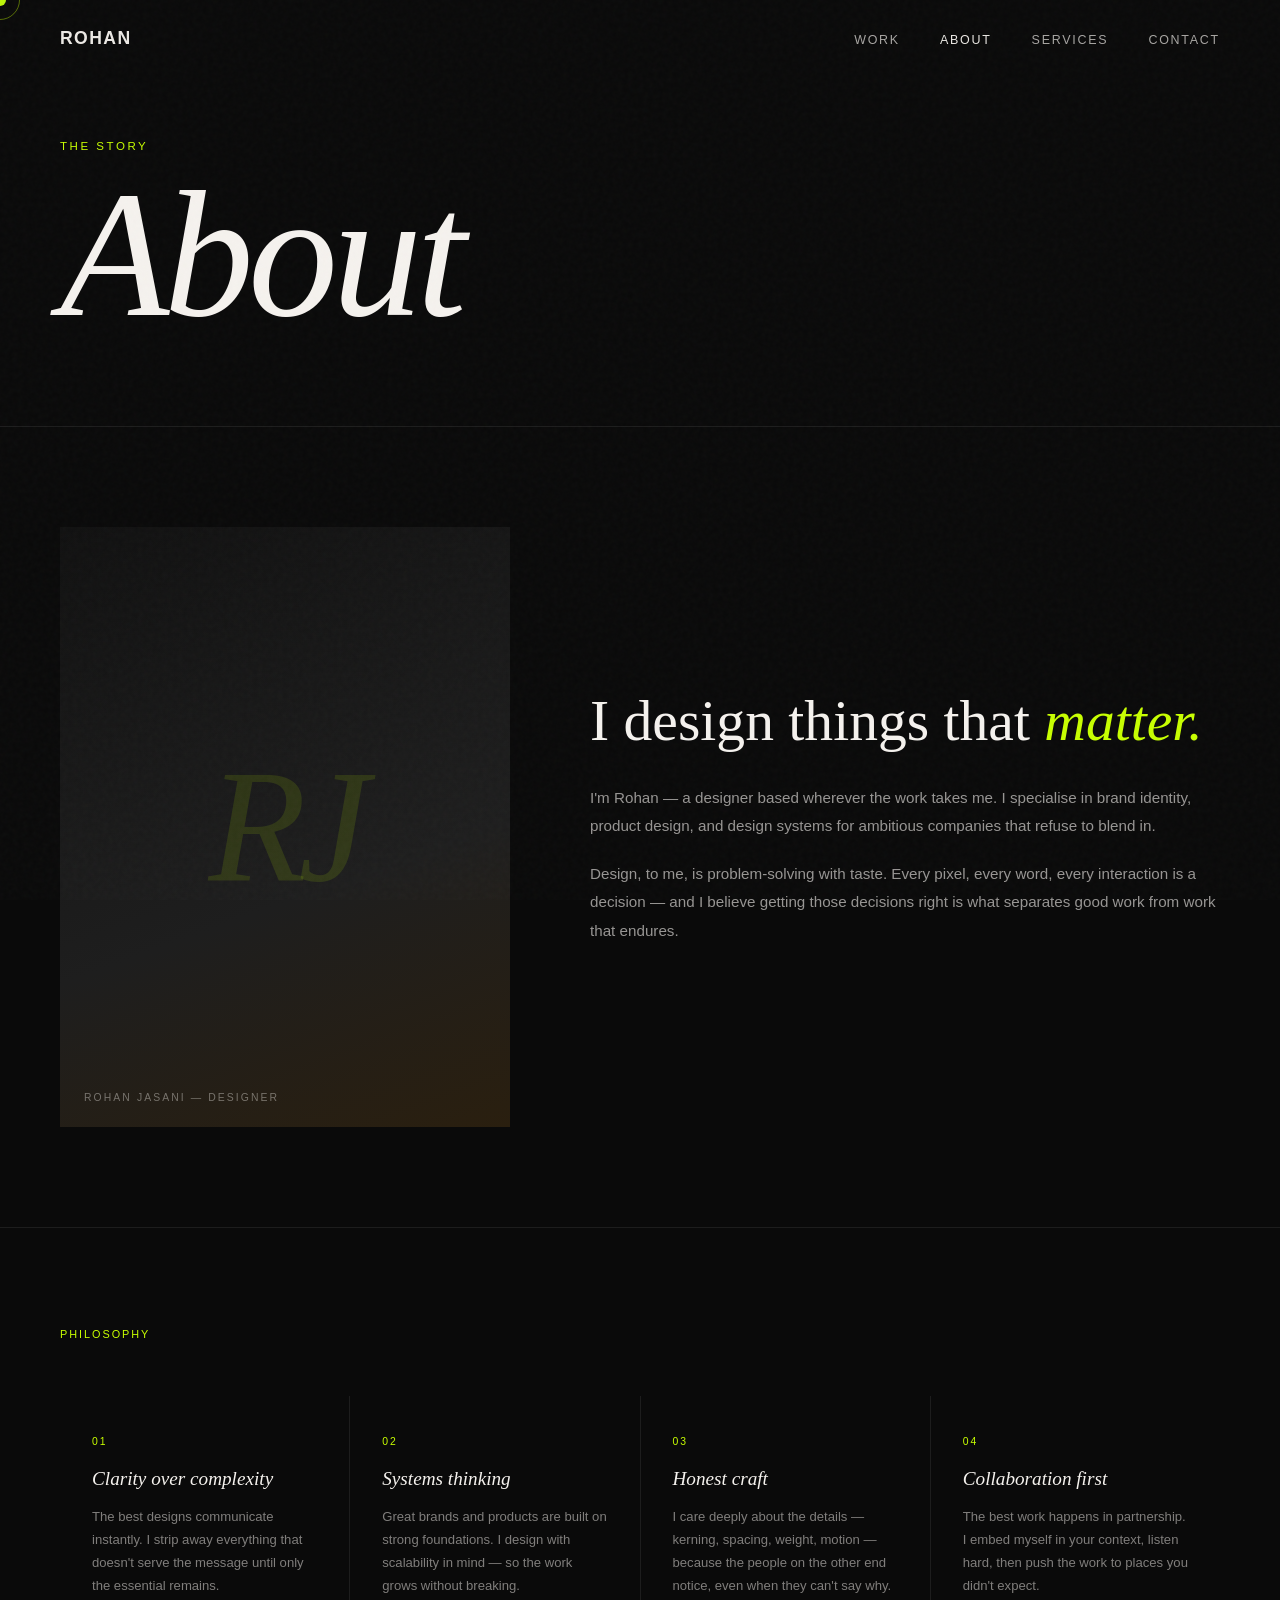
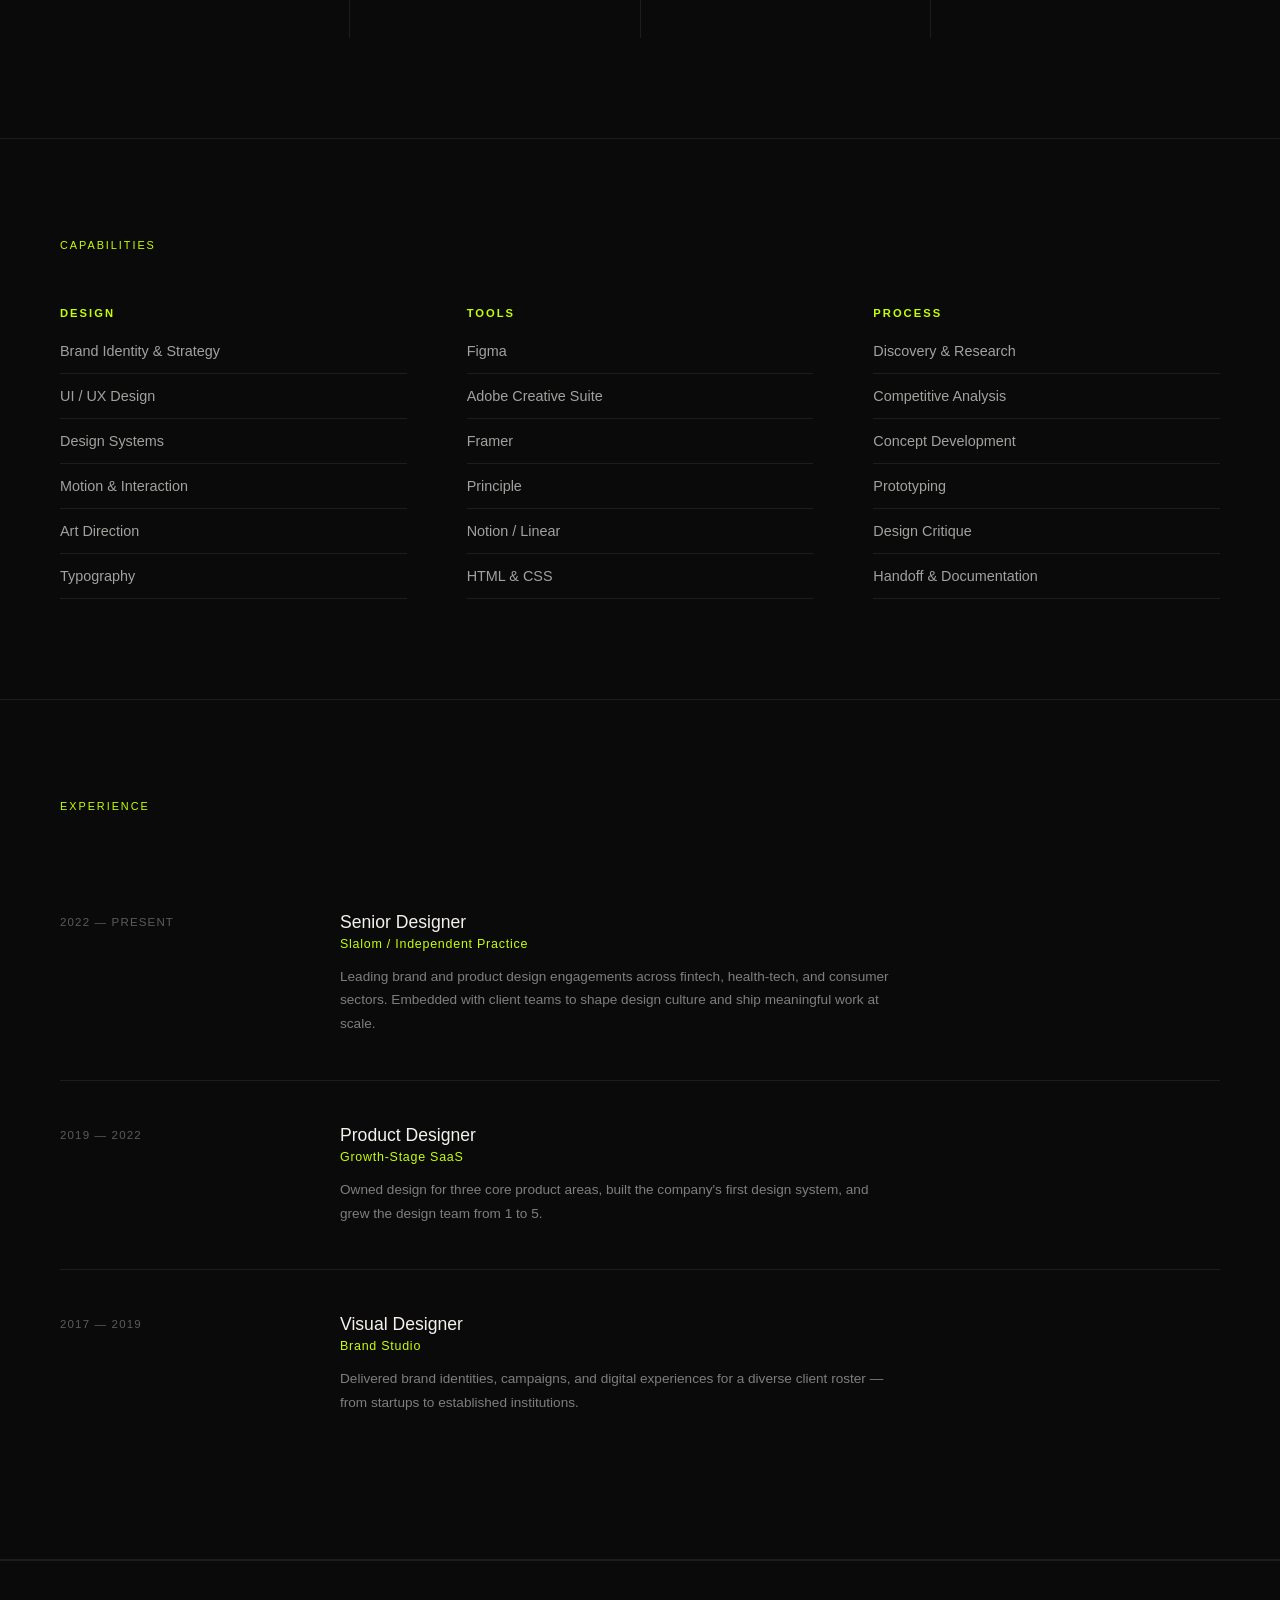
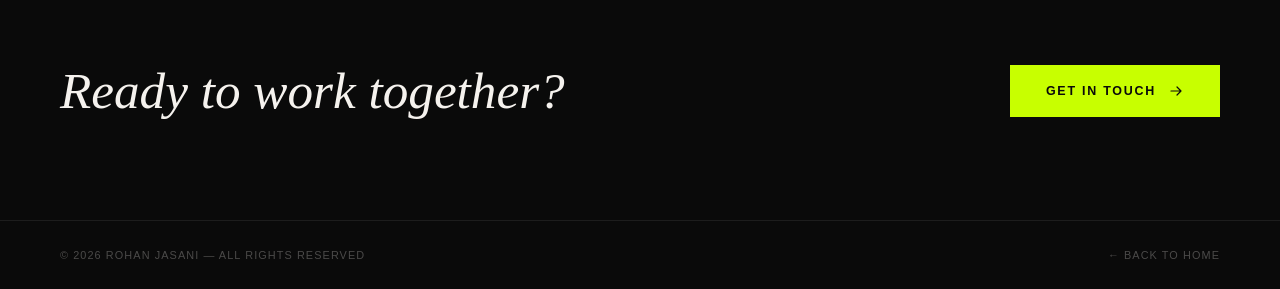
==== pages/about.html @ 6fac4ba3 "first commit" ====
<!DOCTYPE html>
<html lang="en">
<head>
  <meta charset="UTF-8" />
  <meta name="viewport" content="width=device-width, initial-scale=1.0" />
  <title>About — Rohan Jasani</title>
  <link rel="stylesheet" href="../css/style.css" />
  <link rel="stylesheet" href="../css/pages.css" />
</head>
<body>

  <div id="cursor"></div>
  <div id="cursor-ring"></div>

  <!-- Nav -->
  <nav>
    <a href="../index.html" class="nav-logo">Rohan</a>
    <ul class="nav-links">
      <li><a href="work.html">Work</a></li>
      <li><a href="about.html" style="opacity:1;">About</a></li>
      <li><a href="../index.html#services">Services</a></li>
      <li><a href="contact.html">Contact</a></li>
    </ul>
  </nav>

  <!-- Page Hero -->
  <header class="page-hero page-hero--about">
    <div class="page-hero-inner">
      <p class="hero-label">The Story</p>
      <h1 class="page-hero-title">About</h1>
    </div>
  </header>

  <main>

    <!-- Intro split -->
    <section class="about-intro fade-in">
      <div class="about-intro-portrait">
        <div class="portrait-bg"></div>
        <div class="portrait-initials">RJ</div>
        <span class="portrait-label">Rohan Jasani — Designer</span>
      </div>
      <div class="about-intro-text">
        <h2 class="about-large-heading">I design things that <em>matter.</em></h2>
        <p class="about-body">
          I'm Rohan — a designer based wherever the work takes me. I specialise in brand identity, product design, and design systems for ambitious companies that refuse to blend in.
        </p>
        <p class="about-body">
          Design, to me, is problem-solving with taste. Every pixel, every word, every interaction is a decision — and I believe getting those decisions right is what separates good work from work that endures.
        </p>
      </div>
    </section>

    <!-- Philosophy -->
    <section class="about-philosophy fade-in">
      <p class="section-number">Philosophy</p>
      <div class="philosophy-grid">
        <div class="philosophy-item fade-in">
          <span class="philosophy-num">01</span>
          <h3 class="philosophy-title">Clarity over complexity</h3>
          <p class="philosophy-body">The best designs communicate instantly. I strip away everything that doesn't serve the message until only the essential remains.</p>
        </div>
        <div class="philosophy-item fade-in">
          <span class="philosophy-num">02</span>
          <h3 class="philosophy-title">Systems thinking</h3>
          <p class="philosophy-body">Great brands and products are built on strong foundations. I design with scalability in mind — so the work grows without breaking.</p>
        </div>
        <div class="philosophy-item fade-in">
          <span class="philosophy-num">03</span>
          <h3 class="philosophy-title">Honest craft</h3>
          <p class="philosophy-body">I care deeply about the details — kerning, spacing, weight, motion — because the people on the other end notice, even when they can't say why.</p>
        </div>
        <div class="philosophy-item fade-in">
          <span class="philosophy-num">04</span>
          <h3 class="philosophy-title">Collaboration first</h3>
          <p class="philosophy-body">The best work happens in partnership. I embed myself in your context, listen hard, then push the work to places you didn't expect.</p>
        </div>
      </div>
    </section>

    <!-- Skills -->
    <section class="about-skills-section fade-in">
      <p class="section-number">Capabilities</p>
      <div class="about-skills-cols">
        <div class="about-skills-col">
          <h3 class="about-skills-heading">Design</h3>
          <ul class="about-skills-list">
            <li>Brand Identity &amp; Strategy</li>
            <li>UI / UX Design</li>
            <li>Design Systems</li>
            <li>Motion &amp; Interaction</li>
            <li>Art Direction</li>
            <li>Typography</li>
          </ul>
        </div>
        <div class="about-skills-col">
          <h3 class="about-skills-heading">Tools</h3>
          <ul class="about-skills-list">
            <li>Figma</li>
            <li>Adobe Creative Suite</li>
            <li>Framer</li>
            <li>Principle</li>
            <li>Notion / Linear</li>
            <li>HTML &amp; CSS</li>
          </ul>
        </div>
        <div class="about-skills-col">
          <h3 class="about-skills-heading">Process</h3>
          <ul class="about-skills-list">
            <li>Discovery &amp; Research</li>
            <li>Competitive Analysis</li>
            <li>Concept Development</li>
            <li>Prototyping</li>
            <li>Design Critique</li>
            <li>Handoff &amp; Documentation</li>
          </ul>
        </div>
      </div>
    </section>

    <!-- Experience -->
    <section class="about-exp-section fade-in">
      <p class="section-number">Experience</p>
      <div class="exp-list">
        <div class="exp-row fade-in">
          <div class="exp-period">2022 — Present</div>
          <div class="exp-detail">
            <h3 class="exp-title">Senior Designer</h3>
            <p class="exp-company">Slalom / Independent Practice</p>
            <p class="exp-desc">Leading brand and product design engagements across fintech, health-tech, and consumer sectors. Embedded with client teams to shape design culture and ship meaningful work at scale.</p>
          </div>
        </div>
        <div class="exp-row fade-in">
          <div class="exp-period">2019 — 2022</div>
          <div class="exp-detail">
            <h3 class="exp-title">Product Designer</h3>
            <p class="exp-company">Growth-Stage SaaS</p>
            <p class="exp-desc">Owned design for three core product areas, built the company's first design system, and grew the design team from 1 to 5.</p>
          </div>
        </div>
        <div class="exp-row fade-in">
          <div class="exp-period">2017 — 2019</div>
          <div class="exp-detail">
            <h3 class="exp-title">Visual Designer</h3>
            <p class="exp-company">Brand Studio</p>
            <p class="exp-desc">Delivered brand identities, campaigns, and digital experiences for a diverse client roster — from startups to established institutions.</p>
          </div>
        </div>
      </div>
    </section>

  </main>

  <!-- CTA -->
  <section class="page-cta-band fade-in">
    <p class="page-cta-label">Ready to work together?</p>
    <a href="contact.html" class="page-cta-link">
      Get in touch
      <svg width="16" height="16" viewBox="0 0 16 16" fill="none">
        <path d="M3 8h10M9 4l4 4-4 4" stroke="currentColor" stroke-width="1.2" stroke-linecap="round" stroke-linejoin="round"/>
      </svg>
    </a>
  </section>

  <!-- Footer -->
  <footer>
    <span class="footer-copy">© 2026 Rohan Jasani — All rights reserved</span>
    <a href="../index.html" class="footer-back">← Back to Home</a>
  </footer>

  <script src="../js/main.js"></script>
</body>
</html>
---- css/style.css ----
*, *::before, *::after { box-sizing: border-box; margin: 0; padding: 0; }

:root {
  --black: #0a0a0a;
  --white: #f5f2ee;
  --accent: #c8ff00;
  --muted: #5a5a5a;
  --border: rgba(255,255,255,0.08);
  --font-display: 'Georgia', serif;
  --font-body: 'Helvetica Neue', Helvetica, Arial, sans-serif;
}

html { scroll-behavior: smooth; }

body {
  background: var(--black);
  color: var(--white);
  font-family: var(--font-body);
  overflow-x: hidden;
  cursor: none;
}

/* ── Noise overlay ── */
body::before {
  content: '';
  position: fixed;
  inset: 0;
  background-image: url("data:image/svg+xml,%3Csvg viewBox='0 0 200 200' xmlns='http://www.w3.org/2000/svg'%3E%3Cfilter id='n'%3E%3CfeTurbulence type='fractalNoise' baseFrequency='0.9' numOctaves='4' stitchTiles='stitch'/%3E%3C/filter%3E%3Crect width='100%25' height='100%25' filter='url(%23n)' opacity='1'/%3E%3C/svg%3E");
  opacity: 0.028;
  pointer-events: none;
  z-index: 9997;
}

/* ── Custom cursor ── */
#cursor {
  position: fixed;
  width: 12px;
  height: 12px;
  background: var(--accent);
  border-radius: 50%;
  pointer-events: none;
  transform: translate(-50%, -50%);
  transition: transform 0.1s ease, width 0.25s ease, height 0.25s ease, background 0.25s ease;
  z-index: 9999;
  mix-blend-mode: difference;
}

#cursor-ring {
  position: fixed;
  width: 40px;
  height: 40px;
  border: 1px solid rgba(200,255,0,0.4);
  border-radius: 50%;
  pointer-events: none;
  transform: translate(-50%, -50%);
  transition: transform 0.18s ease, width 0.3s ease, height 0.3s ease, opacity 0.3s ease;
  z-index: 9998;
}

body:hover #cursor-ring { opacity: 1; }

/* ── Nav ── */
nav {
  position: fixed;
  top: 0;
  left: 0;
  right: 0;
  display: flex;
  justify-content: space-between;
  align-items: center;
  padding: 28px 60px;
  z-index: 100;
  mix-blend-mode: difference;
}

.nav-logo {
  font-size: 1.1rem;
  font-weight: 700;
  letter-spacing: 0.08em;
  color: var(--white);
  text-decoration: none;
  text-transform: uppercase;
}

.nav-links {
  display: flex;
  gap: 40px;
  list-style: none;
}

.nav-links a {
  color: var(--white);
  text-decoration: none;
  font-size: 0.78rem;
  letter-spacing: 0.14em;
  text-transform: uppercase;
  opacity: 0.7;
  transition: opacity 0.2s;
}

.nav-links a:hover { opacity: 1; }

/* ── Hero ── */
#hero {
  min-height: 100vh;
  display: grid;
  grid-template-rows: 1fr auto;
  padding: 0 60px 60px;
}

.hero-content {
  display: flex;
  flex-direction: column;
  justify-content: flex-end;
  padding-bottom: 40px;
}

.hero-label {
  font-size: 0.72rem;
  letter-spacing: 0.22em;
  text-transform: uppercase;
  color: var(--accent);
  margin-bottom: 24px;
}

.hero-title {
  font-family: var(--font-display);
  font-size: clamp(4.5rem, 11vw, 12rem);
  font-weight: 400;
  line-height: 0.92;
  letter-spacing: -0.02em;
}

.hero-title em {
  font-style: italic;
  color: var(--accent);
}

.hero-footer {
  display: flex;
  justify-content: space-between;
  align-items: flex-end;
  border-top: 1px solid var(--border);
  padding-top: 28px;
}

.hero-desc {
  max-width: 340px;
  font-size: 0.9rem;
  line-height: 1.7;
  color: rgba(245,242,238,0.55);
}

.hero-cta {
  display: inline-flex;
  align-items: center;
  gap: 12px;
  color: var(--white);
  text-decoration: none;
  font-size: 0.78rem;
  letter-spacing: 0.14em;
  text-transform: uppercase;
  border: 1px solid rgba(255,255,255,0.25);
  padding: 14px 28px;
  transition: background 0.25s, color 0.25s, border-color 0.25s;
}

.hero-cta:hover {
  background: var(--accent);
  color: var(--black);
  border-color: var(--accent);
}

.hero-cta svg { transition: transform 0.25s; }
.hero-cta:hover svg { transform: translateX(4px); }

/* ── Marquee ── */
.marquee-wrap {
  overflow: hidden;
  border-top: 1px solid var(--border);
  border-bottom: 1px solid var(--border);
  padding: 18px 0;
  background: var(--black);
}

.marquee-track {
  display: flex;
  gap: 60px;
  white-space: nowrap;
  animation: marquee 22s linear infinite;
}

.marquee-track span {
  font-size: 0.72rem;
  letter-spacing: 0.2em;
  text-transform: uppercase;
  color: rgba(245,242,238,0.35);
  flex-shrink: 0;
}

.marquee-track span.dot {
  color: var(--accent);
  font-size: 1rem;
}

@keyframes marquee {
  from { transform: translateX(0); }
  to   { transform: translateX(-50%); }
}

/* ── Work ── */
#work {
  padding: 120px 60px;
}

.section-header {
  display: flex;
  justify-content: space-between;
  align-items: baseline;
  margin-bottom: 64px;
}

.section-number {
  font-size: 0.68rem;
  letter-spacing: 0.18em;
  text-transform: uppercase;
  color: var(--accent);
}

.section-title {
  font-family: var(--font-display);
  font-size: clamp(2.2rem, 5vw, 4rem);
  font-weight: 400;
  font-style: italic;
  line-height: 1;
}

.section-link {
  font-size: 0.72rem;
  letter-spacing: 0.14em;
  text-transform: uppercase;
  color: var(--white);
  text-decoration: none;
  opacity: 0.5;
  transition: opacity 0.2s;
}

.section-link:hover { opacity: 1; }

.projects-grid {
  display: grid;
  grid-template-columns: repeat(12, 1fr);
  gap: 24px;
}

.project-card {
  position: relative;
  overflow: hidden;
  background: #111;
  cursor: none;
}

.project-card:nth-child(1) { grid-column: span 7; }
.project-card:nth-child(2) { grid-column: span 5; }
.project-card:nth-child(3) { grid-column: span 5; }
.project-card:nth-child(4) { grid-column: span 7; }

.card-visual {
  width: 100%;
  aspect-ratio: 4/3;
  position: relative;
  overflow: hidden;
}

.card-visual-inner {
  position: absolute;
  inset: 0;
  transition: transform 0.7s cubic-bezier(0.25,0.46,0.45,0.94);
}

.project-card:hover .card-visual-inner { transform: scale(1.06); }

/* Placeholder visuals using CSS art */
.visual-1 { background: linear-gradient(135deg, #1a1a2e 0%, #16213e 40%, #0f3460 70%, #533483 100%); }

.visual-2 { background: linear-gradient(160deg, #0d0d0d 0%, #1f1f1f 50%, #2d1f0e 100%); }
.visual-2::after {
  content: '';
  position: absolute;
  width: 200px;
  height: 200px;
  border-radius: 50%;
  background: radial-gradient(circle, rgba(200,255,0,0.3) 0%, transparent 70%);
  top: 20%;
  left: 30%;
}

.visual-3 {
  background: #111;
  display: flex;
  align-items: center;
  justify-content: center;
}
.visual-3::before {
  content: '';
  position: absolute;
  inset: 20px;
  border: 1px solid rgba(200,255,0,0.15);
  animation: rotate 20s linear infinite;
}
.visual-3::after {
  content: '';
  position: absolute;
  inset: 40px;
  border: 1px solid rgba(200,255,0,0.08);
  animation: rotate 14s linear infinite reverse;
}

.visual-4 {
  background: linear-gradient(180deg, #0a0a0a 0%, #1c0a0a 100%);
  overflow: hidden;
}
.visual-4::before {
  content: '';
  position: absolute;
  bottom: -40px;
  left: -40px;
  width: 300px;
  height: 300px;
  border-radius: 50%;
  background: radial-gradient(circle, rgba(220,50,50,0.25) 0%, transparent 65%);
}

@keyframes rotate { to { transform: rotate(360deg); } }

.card-meta {
  padding: 20px 24px;
  display: flex;
  justify-content: space-between;
  align-items: center;
  border-top: 1px solid var(--border);
}

.card-title { font-size: 0.9rem; font-weight: 500; }
.card-tags { font-size: 0.68rem; letter-spacing: 0.12em; text-transform: uppercase; color: var(--muted); }

.card-hover-overlay {
  position: absolute;
  inset: 0;
  background: rgba(200,255,0,0.06);
  opacity: 0;
  transition: opacity 0.4s;
  pointer-events: none;
}

.project-card:hover .card-hover-overlay { opacity: 1; }

/* ── About ── */
#about {
  padding: 120px 60px;
  border-top: 1px solid var(--border);
  display: grid;
  grid-template-columns: 1fr 1fr;
  gap: 80px;
  align-items: center;
}

.about-portrait {
  position: relative;
  aspect-ratio: 3/4;
  background: #111;
  overflow: hidden;
}

.portrait-bg {
  position: absolute;
  inset: 0;
  background: linear-gradient(160deg, #111 0%, #1e1e1e 60%, #2a1f0f 100%);
}

.portrait-initials {
  position: absolute;
  inset: 0;
  display: flex;
  align-items: center;
  justify-content: center;
  font-family: var(--font-display);
  font-size: 10rem;
  font-weight: 400;
  font-style: italic;
  color: rgba(200,255,0,0.12);
  letter-spacing: -0.05em;
  user-select: none;
}

.portrait-label {
  position: absolute;
  bottom: 24px;
  left: 24px;
  font-size: 0.65rem;
  letter-spacing: 0.2em;
  text-transform: uppercase;
  color: rgba(245,242,238,0.4);
}

.about-eyebrow {
  font-size: 0.68rem;
  letter-spacing: 0.22em;
  text-transform: uppercase;
  color: var(--accent);
  margin-bottom: 28px;
}

.about-heading {
  font-family: var(--font-display);
  font-size: clamp(2rem, 4vw, 3.2rem);
  font-weight: 400;
  line-height: 1.15;
  margin-bottom: 32px;
}

.about-heading em { font-style: italic; color: var(--accent); }

.about-body {
  font-size: 0.95rem;
  line-height: 1.8;
  color: rgba(245,242,238,0.6);
  margin-bottom: 40px;
}

.skills-grid {
  display: grid;
  grid-template-columns: 1fr 1fr;
  gap: 12px;
  margin-bottom: 48px;
}

.skill-item {
  display: flex;
  align-items: center;
  gap: 10px;
  font-size: 0.78rem;
  letter-spacing: 0.08em;
  text-transform: uppercase;
  color: rgba(245,242,238,0.55);
}

.skill-item::before {
  content: '';
  width: 18px;
  height: 1px;
  background: var(--accent);
  flex-shrink: 0;
}

.about-cta {
  display: inline-flex;
  align-items: center;
  gap: 12px;
  color: var(--black);
  background: var(--accent);
  text-decoration: none;
  font-size: 0.78rem;
  letter-spacing: 0.14em;
  text-transform: uppercase;
  padding: 16px 32px;
  font-weight: 600;
  transition: opacity 0.2s;
}

.about-cta:hover { opacity: 0.85; }

/* ── Services ── */
#services {
  padding: 120px 60px;
  border-top: 1px solid var(--border);
}

.services-list {
  margin-top: 64px;
}

.service-row {
  display: grid;
  grid-template-columns: 60px 1fr auto;
  align-items: center;
  gap: 40px;
  padding: 36px 0;
  border-bottom: 1px solid var(--border);
  transition: padding-left 0.3s;
}

.service-row:first-child { border-top: 1px solid var(--border); }
.service-row:hover { padding-left: 20px; }

.service-num {
  font-size: 0.65rem;
  letter-spacing: 0.18em;
  color: var(--accent);
}

.service-name {
  font-family: var(--font-display);
  font-size: clamp(1.4rem, 3vw, 2.4rem);
  font-weight: 400;
  font-style: italic;
}

.service-desc {
  max-width: 300px;
  font-size: 0.8rem;
  line-height: 1.65;
  color: rgba(245,242,238,0.45);
  text-align: right;
}

/* ── Stats ── */
#stats {
  padding: 80px 60px;
  border-top: 1px solid var(--border);
  display: grid;
  grid-template-columns: repeat(4, 1fr);
  gap: 1px;
  background: var(--border);
}

.stat-cell {
  background: var(--black);
  padding: 48px 40px;
}

.stat-number {
  font-family: var(--font-display);
  font-size: clamp(3rem, 5vw, 5rem);
  font-weight: 400;
  font-style: italic;
  color: var(--accent);
  line-height: 1;
  margin-bottom: 12px;
}

.stat-label {
  font-size: 0.72rem;
  letter-spacing: 0.16em;
  text-transform: uppercase;
  color: rgba(245,242,238,0.4);
}

/* ── Contact ── */
#contact {
  padding: 140px 60px;
  border-top: 1px solid var(--border);
  text-align: center;
}

.contact-eyebrow {
  font-size: 0.68rem;
  letter-spacing: 0.22em;
  text-transform: uppercase;
  color: var(--accent);
  margin-bottom: 28px;
}

.contact-heading {
  font-family: var(--font-display);
  font-size: clamp(3rem, 8vw, 8rem);
  font-weight: 400;
  font-style: italic;
  line-height: 0.95;
  margin-bottom: 48px;
}

.contact-links {
  display: flex;
  justify-content: center;
  gap: 40px;
  flex-wrap: wrap;
}

.contact-link {
  color: var(--white);
  text-decoration: none;
  font-size: 0.8rem;
  letter-spacing: 0.16em;
  text-transform: uppercase;
  padding-bottom: 4px;
  border-bottom: 1px solid rgba(245,242,238,0.25);
  transition: border-color 0.2s, color 0.2s;
}

.contact-link:hover { border-color: var(--accent); color: var(--accent); }

/* ── Footer ── */
footer {
  padding: 28px 60px;
  border-top: 1px solid var(--border);
  display: flex;
  justify-content: space-between;
  align-items: center;
}

.footer-copy {
  font-size: 0.68rem;
  letter-spacing: 0.1em;
  color: rgba(245,242,238,0.28);
  text-transform: uppercase;
}

.footer-back {
  font-size: 0.68rem;
  letter-spacing: 0.1em;
  text-transform: uppercase;
  color: rgba(245,242,238,0.28);
  text-decoration: none;
  transition: color 0.2s;
}

.footer-back:hover { color: var(--accent); }

/* ── Page transitions ── */
.fade-in {
  opacity: 0;
  transform: translateY(24px);
  transition: opacity 0.7s ease, transform 0.7s ease;
}

.fade-in.visible {
  opacity: 1;
  transform: translateY(0);
}

/* ── Responsive ── */
@media (max-width: 768px) {
  nav { padding: 22px 24px; }
  .nav-links { gap: 20px; }
  #hero { padding: 0 24px 40px; }
  #work, #about, #services, #contact { padding: 80px 24px; }
  #stats { grid-template-columns: repeat(2, 1fr); padding: 0; }
  footer { padding: 24px; }
  .projects-grid { grid-template-columns: 1fr; }
  .project-card:nth-child(n) { grid-column: span 1; }
  #about { grid-template-columns: 1fr; gap: 48px; }
  .service-row { grid-template-columns: 40px 1fr; }
  .service-desc { display: none; }
  .hero-footer { flex-direction: column; gap: 24px; align-items: flex-start; }
}
---- css/pages.css ----
/* ============================================================
   pages.css — styles for work.html, about.html, contact.html
   ============================================================ */

/* ── Page Hero ── */
.page-hero {
  min-height: 55vh;
  display: grid;
  grid-template-rows: 1fr auto;
  padding: 140px 60px 60px;
  border-bottom: 1px solid var(--border);
}

.page-hero-inner {
  display: flex;
  flex-direction: column;
  justify-content: flex-end;
  padding-bottom: 32px;
}

.page-hero-title {
  font-family: var(--font-display);
  font-size: clamp(5rem, 14vw, 16rem);
  font-weight: 400;
  font-style: italic;
  line-height: 0.88;
  letter-spacing: -0.03em;
}

.page-hero-sub {
  max-width: 480px;
  font-size: 0.9rem;
  line-height: 1.75;
  color: rgba(245,242,238,0.5);
  padding-top: 28px;
  border-top: 1px solid var(--border);
}

/* ── CTA Band ── */
.page-cta-band {
  padding: 100px 60px;
  border-top: 1px solid var(--border);
  display: flex;
  justify-content: space-between;
  align-items: center;
}

.page-cta-label {
  font-family: var(--font-display);
  font-size: clamp(1.6rem, 4vw, 3.5rem);
  font-weight: 400;
  font-style: italic;
}

.page-cta-link {
  display: inline-flex;
  align-items: center;
  gap: 12px;
  color: var(--black);
  background: var(--accent);
  text-decoration: none;
  font-size: 0.78rem;
  letter-spacing: 0.14em;
  text-transform: uppercase;
  padding: 18px 36px;
  font-weight: 600;
  white-space: nowrap;
  transition: opacity 0.2s;
}

.page-cta-link:hover { opacity: 0.85; }
.page-cta-link svg { transition: transform 0.25s; }
.page-cta-link:hover svg { transform: translateX(4px); }

/* ══════════════════════════════════════
   WORK PAGE
══════════════════════════════════════ */

/* ── Filter Bar ── */
.filter-bar {
  display: flex;
  gap: 8px;
  padding: 28px 60px;
  border-bottom: 1px solid var(--border);
  flex-wrap: wrap;
}

.filter-btn {
  background: transparent;
  border: 1px solid var(--border);
  color: rgba(245,242,238,0.5);
  font-size: 0.7rem;
  letter-spacing: 0.14em;
  text-transform: uppercase;
  padding: 8px 20px;
  cursor: none;
  transition: background 0.2s, color 0.2s, border-color 0.2s;
  font-family: var(--font-body);
}

.filter-btn:hover,
.filter-btn.active {
  background: var(--accent);
  color: var(--black);
  border-color: var(--accent);
}

/* ── Work Grid ── */
.work-main {
  padding: 60px 60px 0;
  display: grid;
  grid-template-columns: 1fr 1fr;
  gap: 2px;
  background: var(--border);
}

.work-item {
  grid-column: span 2;
  background: var(--black);
  transition: opacity 0.4s, pointer-events 0.4s;
  cursor: none;
}

.work-item--half { grid-column: span 1; }

.work-item-visual {
  position: relative;
  width: 100%;
  aspect-ratio: 16/9;
  overflow: hidden;
}

.work-item--half .work-item-visual { aspect-ratio: 4/3; }

.work-item-visual-inner {
  position: absolute;
  inset: 0;
  transition: transform 0.7s cubic-bezier(0.25,0.46,0.45,0.94);
}

.work-item:hover .work-item-visual-inner { transform: scale(1.05); }

.work-item-overlay {
  position: absolute;
  inset: 0;
  background: rgba(10,10,10,0.55);
  display: flex;
  align-items: flex-end;
  padding: 32px;
  opacity: 0;
  transition: opacity 0.35s;
}

.work-item:hover .work-item-overlay { opacity: 1; }

.work-item-cta {
  font-size: 0.78rem;
  letter-spacing: 0.14em;
  text-transform: uppercase;
  color: var(--accent);
}

.work-item-meta {
  padding: 28px 32px;
  display: flex;
  justify-content: space-between;
  align-items: flex-end;
  gap: 24px;
  border-top: 1px solid var(--border);
}

.work-item-title {
  font-size: 1.15rem;
  font-weight: 500;
  margin-bottom: 8px;
}

.work-item-desc {
  font-size: 0.82rem;
  line-height: 1.65;
  color: rgba(245,242,238,0.5);
  max-width: 520px;
}

.work-item-tags {
  display: flex;
  gap: 8px;
  flex-wrap: wrap;
  justify-content: flex-end;
  flex-shrink: 0;
}

.tag {
  font-size: 0.65rem;
  letter-spacing: 0.12em;
  text-transform: uppercase;
  padding: 5px 12px;
  border: 1px solid var(--border);
  color: rgba(245,242,238,0.45);
  white-space: nowrap;
}

/* Extra project visuals */
.visual-5 {
  background: linear-gradient(135deg, #0a1a0a 0%, #0f2e0f 50%, #1a4a1a 100%);
}
.visual-5::after {
  content: '';
  position: absolute;
  top: -60px;
  right: -60px;
  width: 260px;
  height: 260px;
  border-radius: 50%;
  background: radial-gradient(circle, rgba(100,220,100,0.2) 0%, transparent 65%);
}

.visual-6 {
  background: #0d0d14;
  display: grid;
  grid-template-columns: repeat(6, 1fr);
  gap: 3px;
  padding: 20px;
  align-content: center;
}
.visual-6::before {
  content: '';
  position: absolute;
  inset: 0;
  background: repeating-linear-gradient(
    90deg,
    rgba(200,255,0,0.03) 0px,
    rgba(200,255,0,0.03) 1px,
    transparent 1px,
    transparent 40px
  );
}

/* ══════════════════════════════════════
   ABOUT PAGE
══════════════════════════════════════ */

.page-hero--about {
  min-height: 45vh;
}

/* Intro split */
.about-intro {
  display: grid;
  grid-template-columns: 1fr 1.4fr;
  gap: 80px;
  padding: 100px 60px;
  border-bottom: 1px solid var(--border);
  align-items: center;
}

.about-intro-portrait {
  position: relative;
  aspect-ratio: 3/4;
  background: #111;
  overflow: hidden;
}

.about-large-heading {
  font-family: var(--font-display);
  font-size: clamp(2.2rem, 4.5vw, 4rem);
  font-weight: 400;
  line-height: 1.1;
  margin-bottom: 32px;
}

.about-large-heading em {
  font-style: italic;
  color: var(--accent);
}

.about-body {
  font-size: 0.95rem;
  line-height: 1.85;
  color: rgba(245,242,238,0.6);
  margin-bottom: 20px;
}

/* Philosophy */
.about-philosophy {
  padding: 100px 60px;
  border-bottom: 1px solid var(--border);
}

.about-philosophy .section-number {
  margin-bottom: 56px;
}

.philosophy-grid {
  display: grid;
  grid-template-columns: repeat(4, 1fr);
  gap: 1px;
  background: var(--border);
}

.philosophy-item {
  background: var(--black);
  padding: 40px 32px;
}

.philosophy-num {
  display: block;
  font-size: 0.65rem;
  letter-spacing: 0.2em;
  color: var(--accent);
  margin-bottom: 20px;
}

.philosophy-title {
  font-family: var(--font-display);
  font-size: 1.2rem;
  font-weight: 400;
  font-style: italic;
  margin-bottom: 16px;
  line-height: 1.2;
}

.philosophy-body {
  font-size: 0.82rem;
  line-height: 1.75;
  color: rgba(245,242,238,0.5);
}

/* Skills */
.about-skills-section {
  padding: 100px 60px;
  border-bottom: 1px solid var(--border);
}

.about-skills-section .section-number {
  margin-bottom: 56px;
}

.about-skills-cols {
  display: grid;
  grid-template-columns: repeat(3, 1fr);
  gap: 60px;
}

.about-skills-heading {
  font-size: 0.7rem;
  letter-spacing: 0.18em;
  text-transform: uppercase;
  color: var(--accent);
  margin-bottom: 24px;
}

.about-skills-list {
  list-style: none;
  display: flex;
  flex-direction: column;
  gap: 14px;
}

.about-skills-list li {
  font-size: 0.9rem;
  color: rgba(245,242,238,0.65);
  padding-bottom: 14px;
  border-bottom: 1px solid var(--border);
}

/* Experience */
.about-exp-section {
  padding: 100px 60px;
  border-bottom: 1px solid var(--border);
}

.about-exp-section .section-number {
  margin-bottom: 56px;
}

.exp-list {
  display: flex;
  flex-direction: column;
  gap: 1px;
  background: var(--border);
}

.exp-row {
  display: grid;
  grid-template-columns: 220px 1fr;
  gap: 60px;
  background: var(--black);
  padding: 44px 0;
  align-items: start;
  transition: padding-left 0.3s;
}

.exp-row:hover { padding-left: 20px; }

.exp-period {
  font-size: 0.72rem;
  letter-spacing: 0.1em;
  color: rgba(245,242,238,0.35);
  text-transform: uppercase;
  padding-top: 4px;
}

.exp-title {
  font-size: 1.1rem;
  font-weight: 500;
  margin-bottom: 4px;
}

.exp-company {
  font-size: 0.78rem;
  color: var(--accent);
  letter-spacing: 0.06em;
  margin-bottom: 14px;
}

.exp-desc {
  font-size: 0.85rem;
  line-height: 1.75;
  color: rgba(245,242,238,0.5);
  max-width: 560px;
}

/* ══════════════════════════════════════
   CONTACT PAGE
══════════════════════════════════════ */

.contact-main {
  display: grid;
  grid-template-columns: 1fr 1.6fr;
  gap: 2px;
  background: var(--border);
  padding: 0 0 2px;
  margin: 0 60px;
  margin-bottom: 0;
}

.contact-info {
  background: var(--black);
  padding: 80px 60px 80px 0;
  display: flex;
  flex-direction: column;
  gap: 52px;
}

.contact-info-label {
  font-size: 0.65rem;
  letter-spacing: 0.22em;
  text-transform: uppercase;
  color: var(--accent);
  margin-bottom: 14px;
}

.contact-info-value {
  display: block;
  font-size: 0.9rem;
  color: rgba(245,242,238,0.7);
  text-decoration: none;
  margin-bottom: 6px;
  transition: color 0.2s;
}

a.contact-info-value:hover { color: var(--white); }

.contact-available {
  display: flex;
  align-items: center;
  gap: 10px;
  color: rgba(245,242,238,0.7);
}

.availability-dot {
  width: 8px;
  height: 8px;
  border-radius: 50%;
  background: var(--accent);
  flex-shrink: 0;
  box-shadow: 0 0 0 0 rgba(200,255,0,0.4);
  animation: pulse 2.4s infinite;
}

@keyframes pulse {
  0%   { box-shadow: 0 0 0 0 rgba(200,255,0,0.4); }
  70%  { box-shadow: 0 0 0 10px rgba(200,255,0,0); }
  100% { box-shadow: 0 0 0 0 rgba(200,255,0,0); }
}

/* Form */
.contact-form {
  background: var(--black);
  padding: 80px 0 80px 60px;
  display: flex;
  flex-direction: column;
  gap: 28px;
}

.form-row {
  display: grid;
  grid-template-columns: 1fr 1fr;
  gap: 20px;
}

.form-group {
  display: flex;
  flex-direction: column;
  gap: 10px;
}

.form-label {
  font-size: 0.65rem;
  letter-spacing: 0.18em;
  text-transform: uppercase;
  color: rgba(245,242,238,0.45);
}

.form-input {
  background: transparent;
  border: 1px solid var(--border);
  color: var(--white);
  font-family: var(--font-body);
  font-size: 0.9rem;
  padding: 14px 18px;
  outline: none;
  transition: border-color 0.25s;
  -webkit-appearance: none;
  appearance: none;
  border-radius: 0;
}

.form-input::placeholder { color: rgba(245,242,238,0.2); }
.form-input:focus { border-color: rgba(200,255,0,0.5); }

.form-select {
  cursor: none;
  background-image: url("data:image/svg+xml,%3Csvg xmlns='http://www.w3.org/2000/svg' width='12' height='8' viewBox='0 0 12 8' fill='none'%3E%3Cpath d='M1 1l5 5 5-5' stroke='rgba(245,242,238,0.4)' stroke-width='1.5' stroke-linecap='round'/%3E%3C/svg%3E");
  background-repeat: no-repeat;
  background-position: right 18px center;
  padding-right: 44px;
}

.form-select option {
  background: #1a1a1a;
  color: var(--white);
}

.form-textarea {
  resize: vertical;
  min-height: 160px;
}

.form-submit {
  display: inline-flex;
  align-items: center;
  gap: 12px;
  align-self: flex-start;
  background: var(--accent);
  color: var(--black);
  border: none;
  font-family: var(--font-body);
  font-size: 0.78rem;
  font-weight: 700;
  letter-spacing: 0.14em;
  text-transform: uppercase;
  padding: 18px 36px;
  cursor: none;
  transition: opacity 0.2s;
}

.form-submit:hover { opacity: 0.85; }
.form-submit svg { transition: transform 0.25s; }
.form-submit:hover svg { transform: translateX(4px); }

.form-note {
  font-size: 0.8rem;
  color: var(--accent);
  letter-spacing: 0.06em;
}

/* ── Responsive: pages ── */
@media (max-width: 768px) {
  .page-hero { padding: 120px 24px 40px; }
  .filter-bar { padding: 20px 24px; }
  .work-main { padding: 0; grid-template-columns: 1fr; }
  .work-item, .work-item--half { grid-column: span 1; }
  .work-item-meta { flex-direction: column; align-items: flex-start; }
  .about-intro { grid-template-columns: 1fr; padding: 60px 24px; }
  .about-intro-portrait { max-height: 380px; }
  .philosophy-grid { grid-template-columns: 1fr; }
  .about-skills-cols { grid-template-columns: 1fr; gap: 40px; }
  .about-philosophy, .about-skills-section, .about-exp-section { padding: 60px 24px; }
  .exp-row { grid-template-columns: 1fr; gap: 12px; }
  .contact-main { grid-template-columns: 1fr; margin: 0; }
  .contact-info { padding: 48px 24px; }
  .contact-form { padding: 48px 24px; }
  .form-row { grid-template-columns: 1fr; }
  .page-cta-band { flex-direction: column; gap: 28px; align-items: flex-start; padding: 60px 24px; }
}
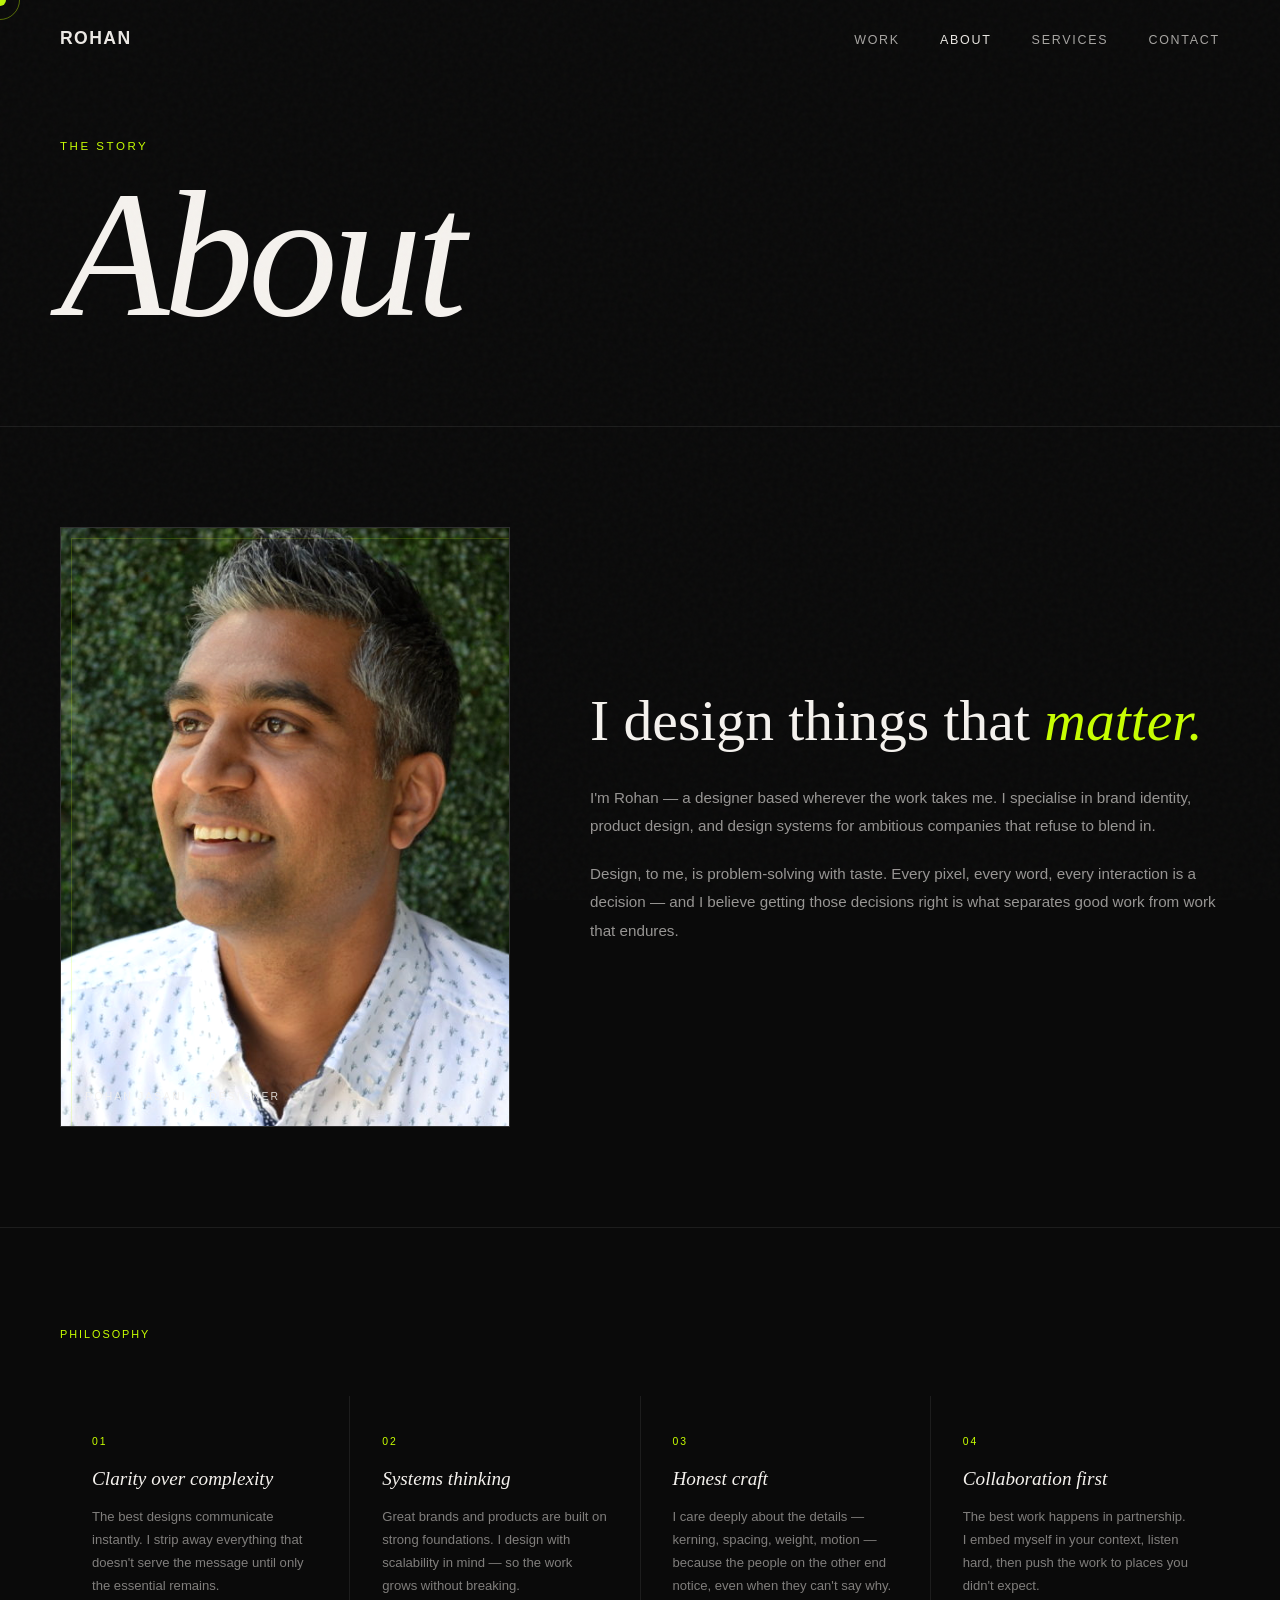
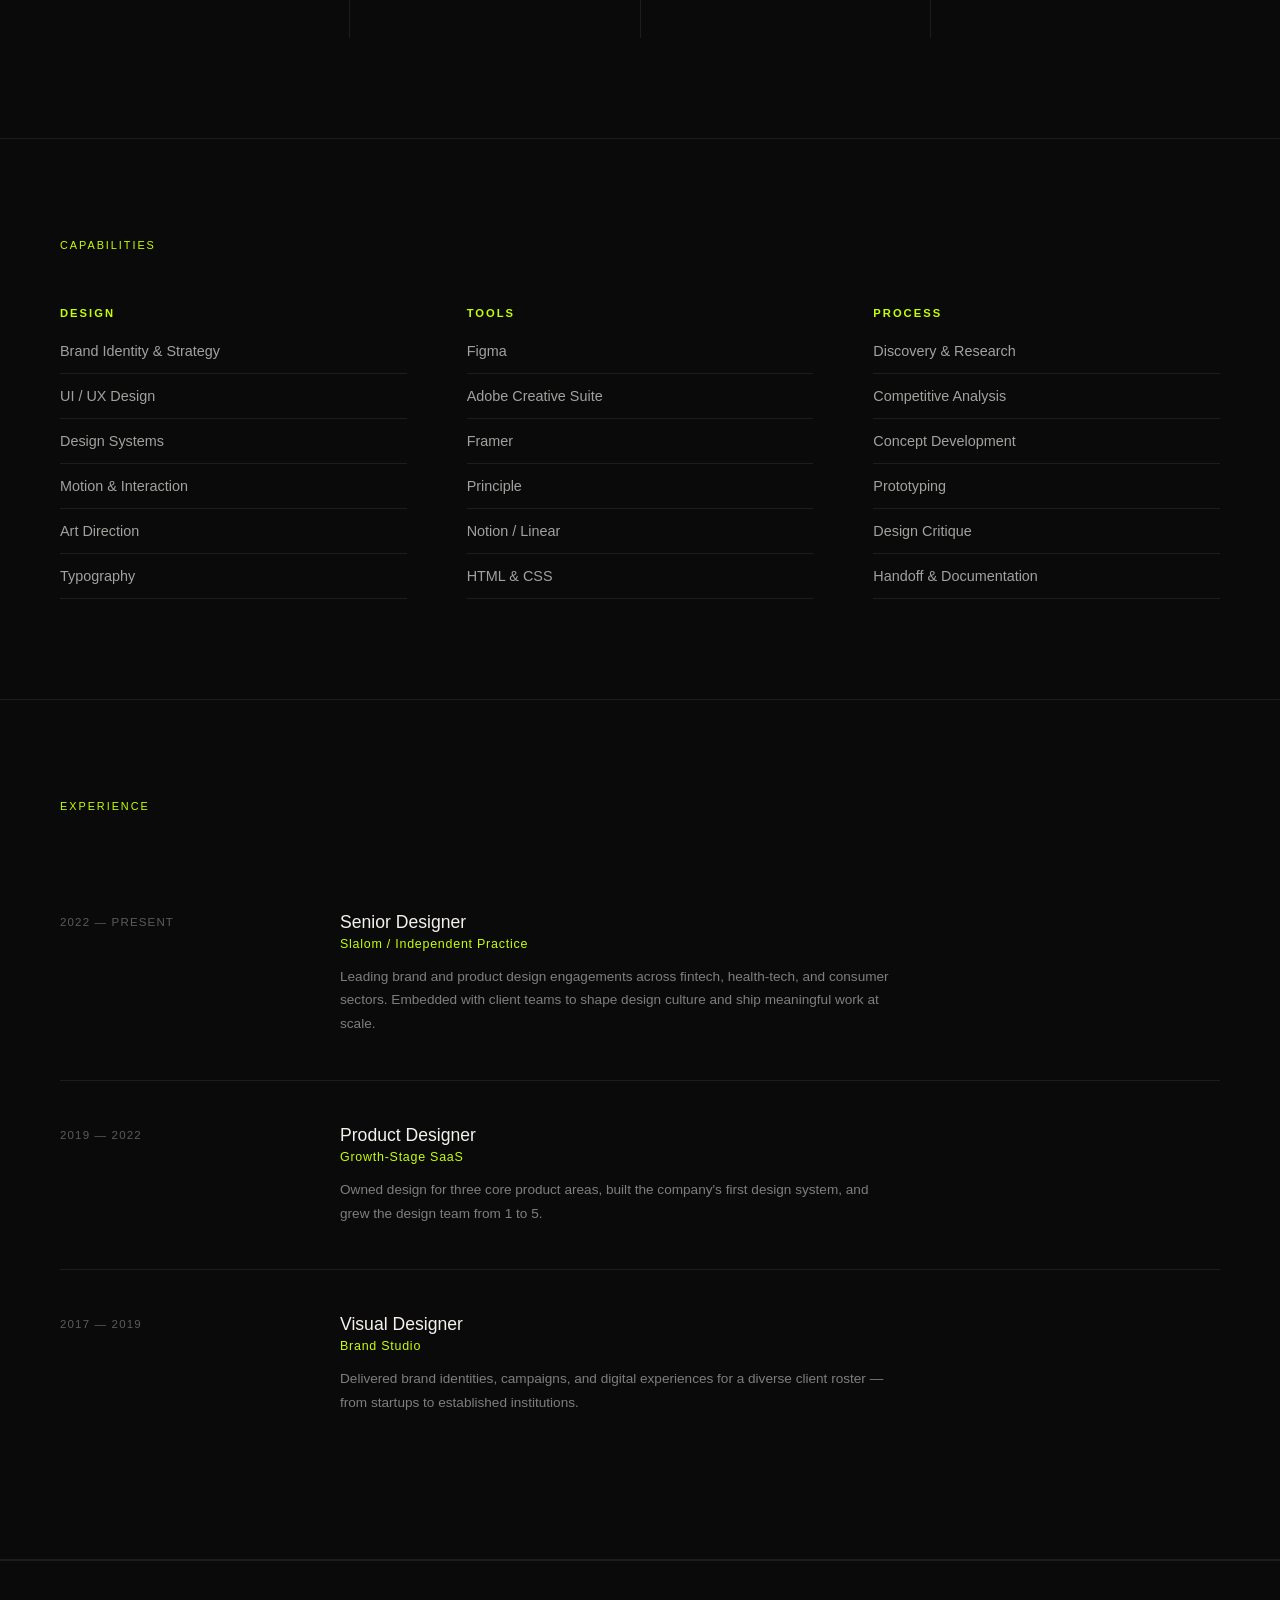
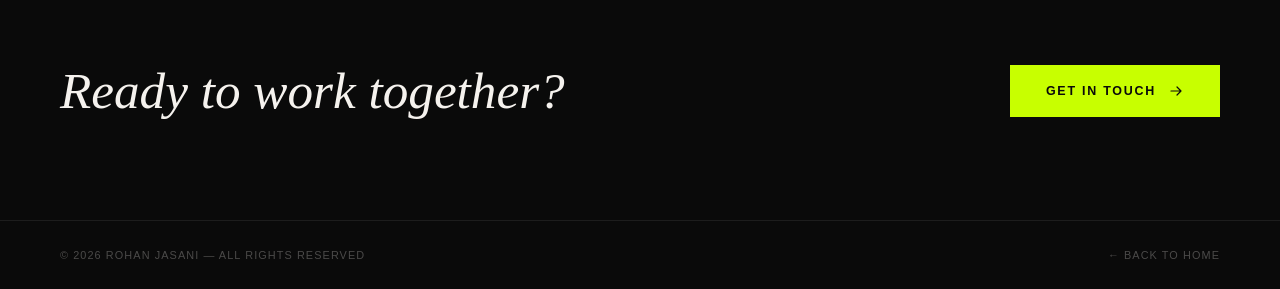
==== commit 5f744838: "Refactor code structure for improved readability and maintainability + Add Headshot" ====
--- a/pages/about.html
+++ b/pages/about.html
@@ -4,8 +4,7 @@
   <meta charset="UTF-8" />
   <meta name="viewport" content="width=device-width, initial-scale=1.0" />
   <title>About — Rohan Jasani</title>
-  <link rel="stylesheet" href="../css/style.css" />
-  <link rel="stylesheet" href="../css/pages.css" />
+  <link rel="stylesheet" href="../css/styles.css" />
 </head>
 <body>
 
@@ -36,8 +35,7 @@
     <!-- Intro split -->
     <section class="about-intro fade-in">
       <div class="about-intro-portrait">
-        <div class="portrait-bg"></div>
-        <div class="portrait-initials">RJ</div>
+        <img src="../images/headshot.jpg" alt="Portrait of Rohan Jasani" class="portrait-photo" />
         <span class="portrait-label">Rohan Jasani — Designer</span>
       </div>
       <div class="about-intro-text">
--- a/css/styles.css
+++ b/css/styles.css
@@ -0,0 +1,1449 @@
+*, *::before, *::after { box-sizing: border-box; margin: 0; padding: 0; }
+
+:root {
+  --black: #0a0a0a;
+  --white: #f5f2ee;
+  --accent: #c8ff00;
+  --muted: #5a5a5a;
+  --border: rgba(255,255,255,0.08);
+  --font-display: 'Georgia', serif;
+  --font-body: 'Helvetica Neue', Helvetica, Arial, sans-serif;
+}
+
+html { scroll-behavior: smooth; }
+
+body {
+  background: var(--black);
+  color: var(--white);
+  font-family: var(--font-body);
+  overflow-x: hidden;
+  cursor: none;
+}
+
+/* ── Noise overlay ── */
+body::before {
+  content: '';
+  position: fixed;
+  inset: 0;
+  background-image: url("data:image/svg+xml,%3Csvg viewBox='0 0 200 200' xmlns='http://www.w3.org/2000/svg'%3E%3Cfilter id='n'%3E%3CfeTurbulence type='fractalNoise' baseFrequency='0.9' numOctaves='4' stitchTiles='stitch'/%3E%3C/filter%3E%3Crect width='100%25' height='100%25' filter='url(%23n)' opacity='1'/%3E%3C/svg%3E");
+  opacity: 0.028;
+  pointer-events: none;
+  z-index: 9997;
+}
+
+/* ── Custom cursor ── */
+#cursor {
+  position: fixed;
+  width: 12px;
+  height: 12px;
+  background: var(--accent);
+  border-radius: 50%;
+  pointer-events: none;
+  transform: translate(-50%, -50%);
+  transition: transform 0.1s ease, width 0.25s ease, height 0.25s ease, background 0.25s ease;
+  z-index: 9999;
+  mix-blend-mode: difference;
+}
+
+#cursor-ring {
+  position: fixed;
+  width: 40px;
+  height: 40px;
+  border: 1px solid rgba(200,255,0,0.4);
+  border-radius: 50%;
+  pointer-events: none;
+  transform: translate(-50%, -50%);
+  transition: transform 0.18s ease, width 0.3s ease, height 0.3s ease, opacity 0.3s ease;
+  z-index: 9998;
+}
+
+body:hover #cursor-ring { opacity: 1; }
+
+/* ── Nav ── */
+nav {
+  position: fixed;
+  top: 0;
+  left: 0;
+  right: 0;
+  display: flex;
+  justify-content: space-between;
+  align-items: center;
+  padding: 28px 60px;
+  z-index: 100;
+  mix-blend-mode: difference;
+}
+
+.nav-logo {
+  font-size: 1.1rem;
+  font-weight: 700;
+  letter-spacing: 0.08em;
+  color: var(--white);
+  text-decoration: none;
+  text-transform: uppercase;
+}
+
+.nav-links {
+  display: flex;
+  gap: 40px;
+  list-style: none;
+}
+
+.nav-links a {
+  color: var(--white);
+  text-decoration: none;
+  font-size: 0.78rem;
+  letter-spacing: 0.14em;
+  text-transform: uppercase;
+  opacity: 0.7;
+  transition: opacity 0.2s;
+}
+
+.nav-links a:hover { opacity: 1; }
+
+/* ── Hero ── */
+#hero {
+  min-height: 100vh;
+  display: grid;
+  grid-template-rows: 1fr auto;
+  padding: 0 60px 60px;
+}
+
+.hero-content {
+  display: flex;
+  flex-direction: column;
+  justify-content: flex-end;
+  padding-bottom: 40px;
+}
+
+.hero-label {
+  font-size: 0.72rem;
+  letter-spacing: 0.22em;
+  text-transform: uppercase;
+  color: var(--accent);
+  margin-bottom: 24px;
+}
+
+.hero-title {
+  font-family: var(--font-display);
+  font-size: clamp(4.5rem, 11vw, 12rem);
+  font-weight: 400;
+  line-height: 0.92;
+  letter-spacing: -0.02em;
+}
+
+.hero-title em {
+  font-style: italic;
+  color: var(--accent);
+}
+
+.hero-footer {
+  display: flex;
+  justify-content: space-between;
+  align-items: flex-end;
+  border-top: 1px solid var(--border);
+  padding-top: 28px;
+}
+
+.hero-desc {
+  max-width: 340px;
+  font-size: 0.9rem;
+  line-height: 1.7;
+  color: rgba(245,242,238,0.55);
+}
+
+.hero-cta {
+  display: inline-flex;
+  align-items: center;
+  gap: 12px;
+  color: var(--white);
+  text-decoration: none;
+  font-size: 0.78rem;
+  letter-spacing: 0.14em;
+  text-transform: uppercase;
+  border: 1px solid rgba(255,255,255,0.25);
+  padding: 14px 28px;
+  transition: background 0.25s, color 0.25s, border-color 0.25s;
+}
+
+.hero-cta:hover {
+  background: var(--accent);
+  color: var(--black);
+  border-color: var(--accent);
+}
+
+.hero-cta svg { transition: transform 0.25s; }
+.hero-cta:hover svg { transform: translateX(4px); }
+
+/* ── Marquee ── */
+.marquee-wrap {
+  overflow: hidden;
+  border-top: 1px solid var(--border);
+  border-bottom: 1px solid var(--border);
+  padding: 18px 0;
+  background: var(--black);
+}
+
+.marquee-track {
+  display: flex;
+  gap: 60px;
+  white-space: nowrap;
+  animation: marquee 22s linear infinite;
+}
+
+.marquee-track span {
+  font-size: 0.72rem;
+  letter-spacing: 0.2em;
+  text-transform: uppercase;
+  color: rgba(245,242,238,0.35);
+  flex-shrink: 0;
+}
+
+.marquee-track span.dot {
+  color: var(--accent);
+  font-size: 1rem;
+}
+
+@keyframes marquee {
+  from { transform: translateX(0); }
+  to   { transform: translateX(-50%); }
+}
+
+/* ── Work ── */
+#work {
+  padding: 120px 60px;
+}
+
+.section-header {
+  display: flex;
+  justify-content: space-between;
+  align-items: baseline;
+  margin-bottom: 64px;
+}
+
+.section-number {
+  font-size: 0.68rem;
+  letter-spacing: 0.18em;
+  text-transform: uppercase;
+  color: var(--accent);
+}
+
+.section-title {
+  font-family: var(--font-display);
+  font-size: clamp(2.2rem, 5vw, 4rem);
+  font-weight: 400;
+  font-style: italic;
+  line-height: 1;
+}
+
+.section-link {
+  font-size: 0.72rem;
+  letter-spacing: 0.14em;
+  text-transform: uppercase;
+  color: var(--white);
+  text-decoration: none;
+  opacity: 0.5;
+  transition: opacity 0.2s;
+}
+
+.section-link:hover { opacity: 1; }
+
+.projects-grid {
+  display: grid;
+  grid-template-columns: repeat(12, 1fr);
+  gap: 24px;
+}
+
+.project-card {
+  position: relative;
+  overflow: hidden;
+  background: #111;
+  cursor: none;
+}
+
+.project-card:nth-child(1) { grid-column: span 7; }
+.project-card:nth-child(2) { grid-column: span 5; }
+.project-card:nth-child(3) { grid-column: span 5; }
+.project-card:nth-child(4) { grid-column: span 7; }
+
+.card-visual {
+  width: 100%;
+  aspect-ratio: 4/3;
+  position: relative;
+  overflow: hidden;
+}
+
+.card-visual-inner {
+  position: absolute;
+  inset: 0;
+  transition: transform 0.7s cubic-bezier(0.25,0.46,0.45,0.94);
+}
+
+.project-card:hover .card-visual-inner { transform: scale(1.06); }
+
+/* Placeholder visuals using CSS art */
+.visual-1 { background: linear-gradient(135deg, #1a1a2e 0%, #16213e 40%, #0f3460 70%, #533483 100%); }
+
+.visual-2 { background: linear-gradient(160deg, #0d0d0d 0%, #1f1f1f 50%, #2d1f0e 100%); }
+.visual-2::after {
+  content: '';
+  position: absolute;
+  width: 200px;
+  height: 200px;
+  border-radius: 50%;
+  background: radial-gradient(circle, rgba(200,255,0,0.3) 0%, transparent 70%);
+  top: 20%;
+  left: 30%;
+}
+
+.visual-3 {
+  background: #111;
+  display: flex;
+  align-items: center;
+  justify-content: center;
+}
+.visual-3::before {
+  content: '';
+  position: absolute;
+  inset: 20px;
+  border: 1px solid rgba(200,255,0,0.15);
+  animation: rotate 20s linear infinite;
+}
+.visual-3::after {
+  content: '';
+  position: absolute;
+  inset: 40px;
+  border: 1px solid rgba(200,255,0,0.08);
+  animation: rotate 14s linear infinite reverse;
+}
+
+.visual-4 {
+  background: linear-gradient(180deg, #0a0a0a 0%, #1c0a0a 100%);
+  overflow: hidden;
+}
+.visual-4::before {
+  content: '';
+  position: absolute;
+  bottom: -40px;
+  left: -40px;
+  width: 300px;
+  height: 300px;
+  border-radius: 50%;
+  background: radial-gradient(circle, rgba(220,50,50,0.25) 0%, transparent 65%);
+}
+
+@keyframes rotate { to { transform: rotate(360deg); } }
+
+.card-meta {
+  padding: 20px 24px;
+  display: flex;
+  justify-content: space-between;
+  align-items: center;
+  border-top: 1px solid var(--border);
+}
+
+.card-title { font-size: 0.9rem; font-weight: 500; }
+.card-tags { font-size: 0.68rem; letter-spacing: 0.12em; text-transform: uppercase; color: var(--muted); }
+
+.card-hover-overlay {
+  position: absolute;
+  inset: 0;
+  background: rgba(200,255,0,0.06);
+  opacity: 0;
+  transition: opacity 0.4s;
+  pointer-events: none;
+}
+
+.project-card:hover .card-hover-overlay { opacity: 1; }
+
+/* ── About ── */
+#about {
+  padding: 120px 60px;
+  border-top: 1px solid var(--border);
+  display: grid;
+  grid-template-columns: 1fr 1fr;
+  gap: 80px;
+  align-items: center;
+}
+
+.about-portrait {
+  position: relative;
+  aspect-ratio: 3/4;
+  background: #111;
+  overflow: hidden;
+}
+
+.portrait-bg {
+  position: absolute;
+  inset: 0;
+  background: linear-gradient(160deg, #111 0%, #1e1e1e 60%, #2a1f0f 100%);
+}
+
+.portrait-initials {
+  position: absolute;
+  inset: 0;
+  display: flex;
+  align-items: center;
+  justify-content: center;
+  font-family: var(--font-display);
+  font-size: 10rem;
+  font-weight: 400;
+  font-style: italic;
+  color: rgba(200,255,0,0.12);
+  letter-spacing: -0.05em;
+  user-select: none;
+}
+
+.portrait-label {
+  position: absolute;
+  bottom: 24px;
+  left: 24px;
+  font-size: 0.65rem;
+  letter-spacing: 0.2em;
+  text-transform: uppercase;
+  color: rgba(245,242,238,0.85);
+  z-index: 1;
+}
+
+.about-eyebrow {
+  font-size: 0.68rem;
+  letter-spacing: 0.22em;
+  text-transform: uppercase;
+  color: var(--accent);
+  margin-bottom: 28px;
+}
+
+.about-heading {
+  font-family: var(--font-display);
+  font-size: clamp(2rem, 4vw, 3.2rem);
+  font-weight: 400;
+  line-height: 1.15;
+  margin-bottom: 32px;
+}
+
+.about-heading em { font-style: italic; color: var(--accent); }
+
+.about-body {
+  font-size: 0.95rem;
+  line-height: 1.8;
+  color: rgba(245,242,238,0.6);
+  margin-bottom: 40px;
+}
+
+.skills-grid {
+  display: grid;
+  grid-template-columns: 1fr 1fr;
+  gap: 12px;
+  margin-bottom: 48px;
+}
+
+.skill-item {
+  display: flex;
+  align-items: center;
+  gap: 10px;
+  font-size: 0.78rem;
+  letter-spacing: 0.08em;
+  text-transform: uppercase;
+  color: rgba(245,242,238,0.55);
+}
+
+.skill-item::before {
+  content: '';
+  width: 18px;
+  height: 1px;
+  background: var(--accent);
+  flex-shrink: 0;
+}
+
+.about-cta {
+  display: inline-flex;
+  align-items: center;
+  gap: 12px;
+  color: var(--black);
+  background: var(--accent);
+  text-decoration: none;
+  font-size: 0.78rem;
+  letter-spacing: 0.14em;
+  text-transform: uppercase;
+  padding: 16px 32px;
+  font-weight: 600;
+  transition: opacity 0.2s;
+}
+
+.about-cta:hover { opacity: 0.85; }
+
+/* ── Services ── */
+#services {
+  padding: 120px 60px;
+  border-top: 1px solid var(--border);
+}
+
+.services-list {
+  margin-top: 64px;
+}
+
+.service-row {
+  display: grid;
+  grid-template-columns: 60px 1fr auto;
+  align-items: center;
+  gap: 40px;
+  padding: 36px 0;
+  border-bottom: 1px solid var(--border);
+  transition: padding-left 0.3s;
+}
+
+.service-row:first-child { border-top: 1px solid var(--border); }
+.service-row:hover { padding-left: 20px; }
+
+.service-num {
+  font-size: 0.65rem;
+  letter-spacing: 0.18em;
+  color: var(--accent);
+}
+
+.service-name {
+  font-family: var(--font-display);
+  font-size: clamp(1.4rem, 3vw, 2.4rem);
+  font-weight: 400;
+  font-style: italic;
+}
+
+.service-desc {
+  max-width: 300px;
+  font-size: 0.8rem;
+  line-height: 1.65;
+  color: rgba(245,242,238,0.45);
+  text-align: right;
+}
+
+/* ── Stats ── */
+#stats {
+  padding: 80px 60px;
+  border-top: 1px solid var(--border);
+  display: grid;
+  grid-template-columns: repeat(4, 1fr);
+  gap: 1px;
+  background: var(--border);
+}
+
+.stat-cell {
+  background: var(--black);
+  padding: 48px 40px;
+}
+
+.stat-number {
+  font-family: var(--font-display);
+  font-size: clamp(3rem, 5vw, 5rem);
+  font-weight: 400;
+  font-style: italic;
+  color: var(--accent);
+  line-height: 1;
+  margin-bottom: 12px;
+}
+
+.stat-label {
+  font-size: 0.72rem;
+  letter-spacing: 0.16em;
+  text-transform: uppercase;
+  color: rgba(245,242,238,0.4);
+}
+
+/* ── Contact ── */
+#contact {
+  padding: 140px 60px;
+  border-top: 1px solid var(--border);
+  text-align: center;
+}
+
+.contact-eyebrow {
+  font-size: 0.68rem;
+  letter-spacing: 0.22em;
+  text-transform: uppercase;
+  color: var(--accent);
+  margin-bottom: 28px;
+}
+
+.contact-heading {
+  font-family: var(--font-display);
+  font-size: clamp(3rem, 8vw, 8rem);
+  font-weight: 400;
+  font-style: italic;
+  line-height: 0.95;
+  margin-bottom: 48px;
+}
+
+.contact-links {
+  display: flex;
+  justify-content: center;
+  gap: 40px;
+  flex-wrap: wrap;
+}
+
+.contact-link {
+  color: var(--white);
+  text-decoration: none;
+  font-size: 0.8rem;
+  letter-spacing: 0.16em;
+  text-transform: uppercase;
+  padding-bottom: 4px;
+  border-bottom: 1px solid rgba(245,242,238,0.25);
+  transition: border-color 0.2s, color 0.2s;
+}
+
+.contact-link:hover { border-color: var(--accent); color: var(--accent); }
+
+/* ── Footer ── */
+footer {
+  padding: 28px 60px;
+  border-top: 1px solid var(--border);
+  display: flex;
+  justify-content: space-between;
+  align-items: center;
+}
+
+.footer-copy {
+  font-size: 0.68rem;
+  letter-spacing: 0.1em;
+  color: rgba(245,242,238,0.28);
+  text-transform: uppercase;
+}
+
+.footer-back {
+  font-size: 0.68rem;
+  letter-spacing: 0.1em;
+  text-transform: uppercase;
+  color: rgba(245,242,238,0.28);
+  text-decoration: none;
+  transition: color 0.2s;
+}
+
+.footer-back:hover { color: var(--accent); }
+
+/* ── Page transitions ── */
+.fade-in {
+  opacity: 0;
+  transform: translateY(24px);
+  transition: opacity 0.7s ease, transform 0.7s ease;
+}
+
+.fade-in.visible {
+  opacity: 1;
+  transform: translateY(0);
+}
+
+/* ── Responsive ── */
+@media (max-width: 768px) {
+  nav { padding: 22px 24px; }
+  .nav-links { gap: 20px; }
+  #hero { padding: 0 24px 40px; }
+  #work, #about, #services, #contact { padding: 80px 24px; }
+  #stats { grid-template-columns: repeat(2, 1fr); padding: 0; }
+  footer { padding: 24px; }
+  .projects-grid { grid-template-columns: 1fr; }
+  .project-card:nth-child(n) { grid-column: span 1; }
+  #about { grid-template-columns: 1fr; gap: 48px; }
+  .service-row { grid-template-columns: 40px 1fr; }
+  .service-desc { display: none; }
+  .hero-footer { flex-direction: column; gap: 24px; align-items: flex-start; }
+}
+
+/* ============================================================
+   pages.css — styles for work.html, about.html, contact.html
+   ============================================================ */
+
+/* ── Page Hero ── */
+.page-hero {
+  min-height: 55vh;
+  display: grid;
+  grid-template-rows: 1fr auto;
+  padding: 140px 60px 60px;
+  border-bottom: 1px solid var(--border);
+}
+
+.page-hero-inner {
+  display: flex;
+  flex-direction: column;
+  justify-content: flex-end;
+  padding-bottom: 32px;
+}
+
+.page-hero-title {
+  font-family: var(--font-display);
+  font-size: clamp(5rem, 14vw, 16rem);
+  font-weight: 400;
+  font-style: italic;
+  line-height: 0.88;
+  letter-spacing: -0.03em;
+}
+
+.page-hero-sub {
+  max-width: 480px;
+  font-size: 0.9rem;
+  line-height: 1.75;
+  color: rgba(245,242,238,0.5);
+  padding-top: 28px;
+  border-top: 1px solid var(--border);
+}
+
+/* ── CTA Band ── */
+.page-cta-band {
+  padding: 100px 60px;
+  border-top: 1px solid var(--border);
+  display: flex;
+  justify-content: space-between;
+  align-items: center;
+}
+
+.page-cta-label {
+  font-family: var(--font-display);
+  font-size: clamp(1.6rem, 4vw, 3.5rem);
+  font-weight: 400;
+  font-style: italic;
+}
+
+.page-cta-link {
+  display: inline-flex;
+  align-items: center;
+  gap: 12px;
+  color: var(--black);
+  background: var(--accent);
+  text-decoration: none;
+  font-size: 0.78rem;
+  letter-spacing: 0.14em;
+  text-transform: uppercase;
+  padding: 18px 36px;
+  font-weight: 600;
+  white-space: nowrap;
+  transition: opacity 0.2s;
+}
+
+.page-cta-link:hover { opacity: 0.85; }
+.page-cta-link svg { transition: transform 0.25s; }
+.page-cta-link:hover svg { transform: translateX(4px); }
+
+/* ══════════════════════════════════════
+   WORK PAGE
+══════════════════════════════════════ */
+
+/* ── Filter Bar ── */
+.filter-bar {
+  display: flex;
+  gap: 8px;
+  padding: 28px 60px;
+  border-bottom: 1px solid var(--border);
+  flex-wrap: wrap;
+}
+
+.filter-btn {
+  background: transparent;
+  border: 1px solid var(--border);
+  color: rgba(245,242,238,0.5);
+  font-size: 0.7rem;
+  letter-spacing: 0.14em;
+  text-transform: uppercase;
+  padding: 8px 20px;
+  cursor: none;
+  transition: background 0.2s, color 0.2s, border-color 0.2s;
+  font-family: var(--font-body);
+}
+
+.filter-btn:hover,
+.filter-btn.active {
+  background: var(--accent);
+  color: var(--black);
+  border-color: var(--accent);
+}
+
+/* ── Work Grid ── */
+.work-main {
+  padding: 60px 60px 0;
+  display: grid;
+  grid-template-columns: 1fr 1fr;
+  gap: 2px;
+  background: var(--border);
+}
+
+.work-item {
+  grid-column: span 2;
+  background: var(--black);
+  transition: opacity 0.4s, pointer-events 0.4s;
+  cursor: none;
+}
+
+.work-item--half { grid-column: span 1; }
+
+.work-item-visual {
+  position: relative;
+  width: 100%;
+  aspect-ratio: 16/9;
+  overflow: hidden;
+}
+
+.work-item--half .work-item-visual { aspect-ratio: 4/3; }
+
+.work-item-visual-inner {
+  position: absolute;
+  inset: 0;
+  transition: transform 0.7s cubic-bezier(0.25,0.46,0.45,0.94);
+}
+
+.work-item:hover .work-item-visual-inner { transform: scale(1.05); }
+
+.work-item-overlay {
+  position: absolute;
+  inset: 0;
+  background: rgba(10,10,10,0.55);
+  display: flex;
+  align-items: flex-end;
+  padding: 32px;
+  opacity: 0;
+  transition: opacity 0.35s;
+}
+
+.work-item:hover .work-item-overlay { opacity: 1; }
+
+.work-item-cta {
+  font-size: 0.78rem;
+  letter-spacing: 0.14em;
+  text-transform: uppercase;
+  color: var(--accent);
+}
+
+.work-item-meta {
+  padding: 28px 32px;
+  display: flex;
+  justify-content: space-between;
+  align-items: flex-end;
+  gap: 24px;
+  border-top: 1px solid var(--border);
+}
+
+.work-item-title {
+  font-size: 1.15rem;
+  font-weight: 500;
+  margin-bottom: 8px;
+}
+
+.work-item-desc {
+  font-size: 0.82rem;
+  line-height: 1.65;
+  color: rgba(245,242,238,0.5);
+  max-width: 520px;
+}
+
+.work-item-tags {
+  display: flex;
+  gap: 8px;
+  flex-wrap: wrap;
+  justify-content: flex-end;
+  flex-shrink: 0;
+}
+
+.tag {
+  font-size: 0.65rem;
+  letter-spacing: 0.12em;
+  text-transform: uppercase;
+  padding: 5px 12px;
+  border: 1px solid var(--border);
+  color: rgba(245,242,238,0.45);
+  white-space: nowrap;
+}
+
+/* Extra project visuals */
+.visual-5 {
+  background: linear-gradient(135deg, #0a1a0a 0%, #0f2e0f 50%, #1a4a1a 100%);
+}
+.visual-5::after {
+  content: '';
+  position: absolute;
+  top: -60px;
+  right: -60px;
+  width: 260px;
+  height: 260px;
+  border-radius: 50%;
+  background: radial-gradient(circle, rgba(100,220,100,0.2) 0%, transparent 65%);
+}
+
+.visual-6 {
+  background: #0d0d14;
+  display: grid;
+  grid-template-columns: repeat(6, 1fr);
+  gap: 3px;
+  padding: 20px;
+  align-content: center;
+}
+.visual-6::before {
+  content: '';
+  position: absolute;
+  inset: 0;
+  background: repeating-linear-gradient(
+    90deg,
+    rgba(200,255,0,0.03) 0px,
+    rgba(200,255,0,0.03) 1px,
+    transparent 1px,
+    transparent 40px
+  );
+}
+
+/* ══════════════════════════════════════
+   ABOUT PAGE
+══════════════════════════════════════ */
+
+.page-hero--about {
+  min-height: 45vh;
+}
+
+/* Intro split */
+.about-intro {
+  display: grid;
+  grid-template-columns: 1fr 1.4fr;
+  gap: 80px;
+  padding: 100px 60px;
+  border-bottom: 1px solid var(--border);
+  align-items: center;
+}
+
+.about-intro-portrait {
+  position: relative;
+  aspect-ratio: 3/4;
+  background: #111;
+  overflow: hidden;
+  border: 1px solid rgba(255,255,255,0.12);
+}
+
+.portrait-photo {
+  width: 100%;
+  height: 100%;
+  object-fit: cover;
+  object-position: center 25%;
+  filter: saturate(0.94) contrast(1.04);
+  transform: scale(1.02);
+}
+
+.about-intro-portrait::before {
+  content: '';
+  position: absolute;
+  inset: 0;
+  background: linear-gradient(180deg, rgba(10,10,10,0) 58%, rgba(10,10,10,0.72) 100%);
+  pointer-events: none;
+}
+
+.about-intro-portrait::after {
+  content: '';
+  position: absolute;
+  inset: 0;
+  border: 1px solid rgba(200,255,0,0.18);
+  transform: translate(10px, 10px);
+  pointer-events: none;
+}
+
+.about-large-heading {
+  font-family: var(--font-display);
+  font-size: clamp(2.2rem, 4.5vw, 4rem);
+  font-weight: 400;
+  line-height: 1.1;
+  margin-bottom: 32px;
+}
+
+.about-large-heading em {
+  font-style: italic;
+  color: var(--accent);
+}
+
+.about-body {
+  font-size: 0.95rem;
+  line-height: 1.85;
+  color: rgba(245,242,238,0.6);
+  margin-bottom: 20px;
+}
+
+/* Philosophy */
+.about-philosophy {
+  padding: 100px 60px;
+  border-bottom: 1px solid var(--border);
+}
+
+.about-philosophy .section-number {
+  margin-bottom: 56px;
+}
+
+.philosophy-grid {
+  display: grid;
+  grid-template-columns: repeat(4, 1fr);
+  gap: 1px;
+  background: var(--border);
+}
+
+.philosophy-item {
+  background: var(--black);
+  padding: 40px 32px;
+}
+
+.philosophy-num {
+  display: block;
+  font-size: 0.65rem;
+  letter-spacing: 0.2em;
+  color: var(--accent);
+  margin-bottom: 20px;
+}
+
+.philosophy-title {
+  font-family: var(--font-display);
+  font-size: 1.2rem;
+  font-weight: 400;
+  font-style: italic;
+  margin-bottom: 16px;
+  line-height: 1.2;
+}
+
+.philosophy-body {
+  font-size: 0.82rem;
+  line-height: 1.75;
+  color: rgba(245,242,238,0.5);
+}
+
+/* Skills */
+.about-skills-section {
+  padding: 100px 60px;
+  border-bottom: 1px solid var(--border);
+}
+
+.about-skills-section .section-number {
+  margin-bottom: 56px;
+}
+
+.about-skills-cols {
+  display: grid;
+  grid-template-columns: repeat(3, 1fr);
+  gap: 60px;
+}
+
+.about-skills-heading {
+  font-size: 0.7rem;
+  letter-spacing: 0.18em;
+  text-transform: uppercase;
+  color: var(--accent);
+  margin-bottom: 24px;
+}
+
+.about-skills-list {
+  list-style: none;
+  display: flex;
+  flex-direction: column;
+  gap: 14px;
+}
+
+.about-skills-list li {
+  font-size: 0.9rem;
+  color: rgba(245,242,238,0.65);
+  padding-bottom: 14px;
+  border-bottom: 1px solid var(--border);
+}
+
+/* Experience */
+.about-exp-section {
+  padding: 100px 60px;
+  border-bottom: 1px solid var(--border);
+}
+
+.about-exp-section .section-number {
+  margin-bottom: 56px;
+}
+
+.exp-list {
+  display: flex;
+  flex-direction: column;
+  gap: 1px;
+  background: var(--border);
+}
+
+.exp-row {
+  display: grid;
+  grid-template-columns: 220px 1fr;
+  gap: 60px;
+  background: var(--black);
+  padding: 44px 0;
+  align-items: start;
+  transition: padding-left 0.3s;
+}
+
+.exp-row:hover { padding-left: 20px; }
+
+.exp-period {
+  font-size: 0.72rem;
+  letter-spacing: 0.1em;
+  color: rgba(245,242,238,0.35);
+  text-transform: uppercase;
+  padding-top: 4px;
+}
+
+.exp-title {
+  font-size: 1.1rem;
+  font-weight: 500;
+  margin-bottom: 4px;
+}
+
+.exp-company {
+  font-size: 0.78rem;
+  color: var(--accent);
+  letter-spacing: 0.06em;
+  margin-bottom: 14px;
+}
+
+.exp-desc {
+  font-size: 0.85rem;
+  line-height: 1.75;
+  color: rgba(245,242,238,0.5);
+  max-width: 560px;
+}
+
+/* ══════════════════════════════════════
+   CONTACT PAGE
+══════════════════════════════════════ */
+
+.contact-main {
+  display: grid;
+  grid-template-columns: 1fr 1.6fr;
+  gap: 2px;
+  background: var(--border);
+  padding: 0 0 2px;
+  margin: 0 60px;
+  margin-bottom: 0;
+}
+
+.contact-info {
+  background: var(--black);
+  padding: 80px 60px 80px 0;
+  display: flex;
+  flex-direction: column;
+  gap: 52px;
+}
+
+.contact-info-label {
+  font-size: 0.65rem;
+  letter-spacing: 0.22em;
+  text-transform: uppercase;
+  color: var(--accent);
+  margin-bottom: 14px;
+}
+
+.contact-info-value {
+  display: block;
+  font-size: 0.9rem;
+  color: rgba(245,242,238,0.7);
+  text-decoration: none;
+  margin-bottom: 6px;
+  transition: color 0.2s;
+}
+
+a.contact-info-value:hover { color: var(--white); }
+
+.contact-available {
+  display: flex;
+  align-items: center;
+  gap: 10px;
+  color: rgba(245,242,238,0.7);
+}
+
+.availability-dot {
+  width: 8px;
+  height: 8px;
+  border-radius: 50%;
+  background: var(--accent);
+  flex-shrink: 0;
+  box-shadow: 0 0 0 0 rgba(200,255,0,0.4);
+  animation: pulse 2.4s infinite;
+}
+
+@keyframes pulse {
+  0%   { box-shadow: 0 0 0 0 rgba(200,255,0,0.4); }
+  70%  { box-shadow: 0 0 0 10px rgba(200,255,0,0); }
+  100% { box-shadow: 0 0 0 0 rgba(200,255,0,0); }
+}
+
+/* Form */
+.contact-form {
+  background: var(--black);
+  padding: 80px 0 80px 60px;
+  display: flex;
+  flex-direction: column;
+  gap: 28px;
+}
+
+.form-row {
+  display: grid;
+  grid-template-columns: 1fr 1fr;
+  gap: 20px;
+}
+
+.form-group {
+  display: flex;
+  flex-direction: column;
+  gap: 10px;
+}
+
+.form-label {
+  font-size: 0.65rem;
+  letter-spacing: 0.18em;
+  text-transform: uppercase;
+  color: rgba(245,242,238,0.45);
+}
+
+.form-input {
+  background: transparent;
+  border: 1px solid var(--border);
+  color: var(--white);
+  font-family: var(--font-body);
+  font-size: 0.9rem;
+  padding: 14px 18px;
+  outline: none;
+  transition: border-color 0.25s;
+  -webkit-appearance: none;
+  appearance: none;
+  border-radius: 0;
+}
+
+.form-input::placeholder { color: rgba(245,242,238,0.2); }
+.form-input:focus { border-color: rgba(200,255,0,0.5); }
+
+.form-select {
+  cursor: none;
+  background-image: url("data:image/svg+xml,%3Csvg xmlns='http://www.w3.org/2000/svg' width='12' height='8' viewBox='0 0 12 8' fill='none'%3E%3Cpath d='M1 1l5 5 5-5' stroke='rgba(245,242,238,0.4)' stroke-width='1.5' stroke-linecap='round'/%3E%3C/svg%3E");
+  background-repeat: no-repeat;
+  background-position: right 18px center;
+  padding-right: 44px;
+}
+
+.form-select option {
+  background: #1a1a1a;
+  color: var(--white);
+}
+
+.form-textarea {
+  resize: vertical;
+  min-height: 160px;
+}
+
+.form-submit {
+  display: inline-flex;
+  align-items: center;
+  gap: 12px;
+  align-self: flex-start;
+  background: var(--accent);
+  color: var(--black);
+  border: none;
+  font-family: var(--font-body);
+  font-size: 0.78rem;
+  font-weight: 700;
+  letter-spacing: 0.14em;
+  text-transform: uppercase;
+  padding: 18px 36px;
+  cursor: none;
+  transition: opacity 0.2s;
+}
+
+.form-submit:hover { opacity: 0.85; }
+.form-submit svg { transition: transform 0.25s; }
+.form-submit:hover svg { transform: translateX(4px); }
+
+.form-note {
+  font-size: 0.8rem;
+  color: var(--accent);
+  letter-spacing: 0.06em;
+}
+
+/* ── Responsive: pages ── */
+@media (max-width: 768px) {
+  .page-hero { padding: 120px 24px 40px; }
+  .filter-bar { padding: 20px 24px; }
+  .work-main { padding: 0; grid-template-columns: 1fr; }
+  .work-item, .work-item--half { grid-column: span 1; }
+  .work-item-meta { flex-direction: column; align-items: flex-start; }
+  .about-intro { grid-template-columns: 1fr; padding: 60px 24px; }
+  .about-intro-portrait { max-height: 380px; }
+  .about-intro-portrait::after { transform: translate(6px, 6px); }
+  .philosophy-grid { grid-template-columns: 1fr; }
+  .about-skills-cols { grid-template-columns: 1fr; gap: 40px; }
+  .about-philosophy, .about-skills-section, .about-exp-section { padding: 60px 24px; }
+  .exp-row { grid-template-columns: 1fr; gap: 12px; }
+  .contact-main { grid-template-columns: 1fr; margin: 0; }
+  .contact-info { padding: 48px 24px; }
+  .contact-form { padding: 48px 24px; }
+  .form-row { grid-template-columns: 1fr; }
+  .page-cta-band { flex-direction: column; gap: 28px; align-items: flex-start; padding: 60px 24px; }
+}
+
+/* ── Weather Widget ── */
+#hero { position: relative; }
+
+#weather-widget {
+  position: absolute;
+  top: 100px;
+  right: 60px;
+  width: min(420px, calc(100vw - 120px));
+  background: rgba(255,255,255,0.03);
+  border: 1px solid rgba(255,255,255,0.1);
+  backdrop-filter: blur(12px);
+  -webkit-backdrop-filter: blur(12px);
+  padding: 24px 26px;
+  z-index: 10;
+  transition: opacity 0.4s, transform 0.4s;
+}
+
+#weather-widget.loading {
+  opacity: 0.4;
+}
+
+.weather-top {
+  display: flex;
+  align-items: flex-start;
+  justify-content: space-between;
+  margin-bottom: 14px;
+}
+
+.weather-emoji {
+  font-size: 2.2rem;
+  line-height: 1;
+}
+
+.weather-temp {
+  font-family: 'Georgia', serif;
+  font-size: 2.4rem;
+  font-weight: 400;
+  font-style: italic;
+  color: #c8ff00;
+  line-height: 1;
+  letter-spacing: -0.02em;
+}
+
+.weather-condition {
+  font-size: 0.7rem;
+  letter-spacing: 0.14em;
+  text-transform: uppercase;
+  color: rgba(245,242,238,0.55);
+  margin-bottom: 18px;
+}
+
+.weather-divider {
+  height: 1px;
+  background: rgba(255,255,255,0.07);
+  margin-bottom: 14px;
+}
+
+.weather-footer {
+  display: flex;
+  justify-content: space-between;
+  align-items: center;
+}
+
+.weather-location {
+  font-size: 0.65rem;
+  letter-spacing: 0.1em;
+  text-transform: uppercase;
+  color: rgba(245,242,238,0.35);
+  white-space: nowrap;
+  overflow: hidden;
+  text-overflow: ellipsis;
+  max-width: 230px;
+}
+
+.weather-time {
+  font-size: 0.65rem;
+  letter-spacing: 0.08em;
+  color: rgba(245,242,238,0.25);
+  white-space: nowrap;
+}
+
+.weather-error {
+  font-size: 0.72rem;
+  color: rgba(245,242,238,0.3);
+  letter-spacing: 0.06em;
+  line-height: 1.5;
+}
+
+.weather-city {
+  margin-top: 6px;
+  font-size: 0.64rem;
+  letter-spacing: 0.1em;
+  text-transform: uppercase;
+  color: rgba(245,242,238,0.3);
+  min-height: 1.2em;
+}
+
+.weather-divider.tight {
+  margin-top: 14px;
+  margin-bottom: 14px;
+}
+
+.rain-forecast-title {
+  font-size: 0.6rem;
+  letter-spacing: 0.16em;
+  text-transform: uppercase;
+  color: rgba(245,242,238,0.4);
+  margin-bottom: 8px;
+}
+
+.rain-list {
+  display: flex;
+  flex-direction: column;
+  gap: 8px;
+  max-height: 170px;
+  overflow-y: auto;
+  padding-right: 2px;
+}
+
+.rain-row {
+  display: grid;
+  grid-template-columns: 44px 1fr 42px;
+  gap: 10px;
+  align-items: center;
+  font-size: 0.67rem;
+  color: rgba(245,242,238,0.58);
+  padding: 2px 0;
+}
+
+.rain-day {
+  color: rgba(245,242,238,0.72);
+  font-variant-numeric: tabular-nums;
+}
+
+.rain-chance {
+  text-align: right;
+  color: rgba(245,242,238,0.78);
+  font-variant-numeric: tabular-nums;
+}
+
+.rain-bar {
+  height: 8px;
+  border-radius: 999px;
+  background: rgba(255,255,255,0.08);
+  overflow: hidden;
+}
+
+.rain-bar span {
+  display: block;
+  height: 100%;
+  border-radius: 999px;
+  background: linear-gradient(90deg, rgba(200,255,0,0.5), rgba(200,255,0,0.95));
+}
+
+.garden-advice {
+  margin-top: 14px;
+  font-size: 0.72rem;
+  line-height: 1.55;
+  color: rgba(245,242,238,0.65);
+  background: rgba(200,255,0,0.06);
+  border: 1px solid rgba(200,255,0,0.14);
+  padding: 12px;
+}
+
+@media (max-width: 768px) {
+  #weather-widget {
+    position: static;
+    width: auto;
+    margin: 0 24px 32px;
+  }
+
+  .rain-list {
+    max-height: none;
+  }
+}
